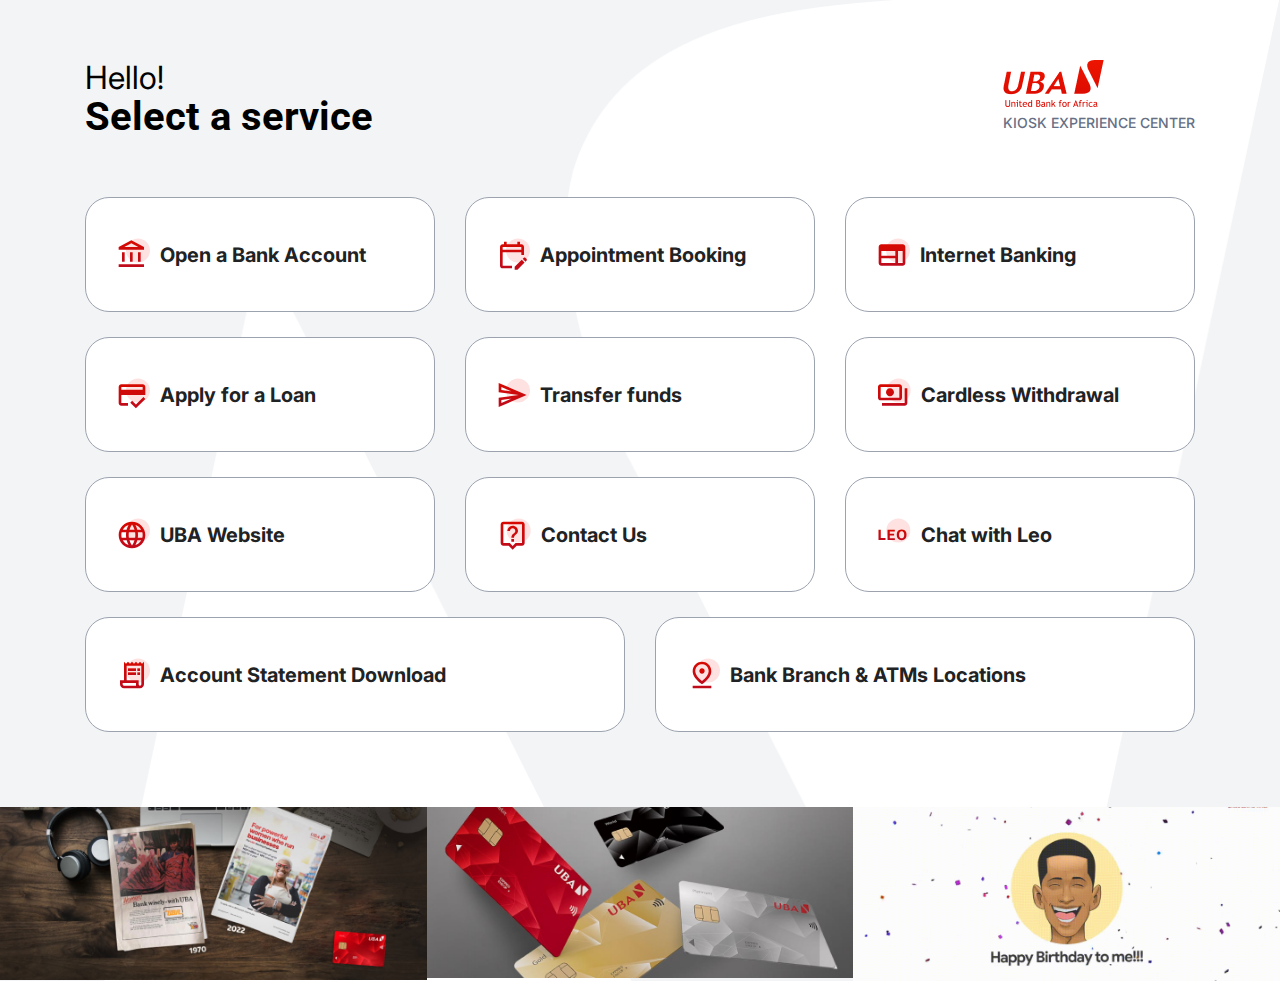
==== index.html @ 47a5975b "work done" ====
<!DOCTYPE html>
<html lang="en">
  <head>

    <!-- Required meta tags -->
    <meta charset="utf-8">
    <meta name="viewport" content="width=device-width, initial-scale=1, shrink-to-fit=no">
    <meta name="description" content="UBA || Self Service Kiosk">
    <title>UBA || Self Service Kiosk</title>

    <!-- Required External CSS -->
    <link rel="stylesheet" href="https://cdnjs.cloudflare.com/ajax/libs/font-awesome/4.7.0/css/font-awesome.min.css">
  
    <!-- DashForge CSS -->
    <link rel="stylesheet" href="./assets/css/dashforge.css">

    <!-- Page CSS --> 
    <link rel="stylesheet" href="./assets/css/kiosk.css">
  </head>
  
  <body>
    <section class="main bg-grey-100">
      <div class="container pd-t-40">
        <div class="row">
          <div class="col-md-6 order-md-1 order-2 pd-t-20">
            <p class="tx-32 mb-0 lh-1">Hello!</p>
            <h1 class="tx-40 tx-bold lh-1">Select a service</h1>
          </div>
          <div class="col md-6 order-md-2 order-1 pd-md-t-20 pd-t-0">
            <div class="float-right">
            <img src="./assets/img/logo.png" alt="UBA logo" srcset="">
            <p class="tx-14 tx-subdued mb-0 tx-uppercase tx-medium mg-t-5">KIOSK EXPERIENCE CENTER</p>
            </div>
          </div>
        </div>
        <div class="row mg-y-50">
          <div class="col-md-6 col-lg-4 col-12 mg-b-25">
            <a href="">
              <div class="card card-body bd-grey card-round h-100 pd-y-40 pd-x-30">
                <div class="d-flex align-items-center">
                  <img src="./assets/img/open.svg" alt="" srcset="">
                  <p class="tx-20 tx-bold mg-l-10 mb-0">Open a Bank Account</p>
                </div>
              </div>
            </a>
          </div>
          <div class="col-md-6 col-lg-4 col-12 mg-b-25">
            <a href="">
              <div class="card card-body bd-grey card-round h-100 pd-y-40 pd-x-30">
                <div class="d-flex align-items-center">
                  <img src="./assets//img/book.svg" alt="" srcset="">
                  <p class="tx-20 tx-bold mg-l-10 mb-0">Appointment Booking</p>
                </div>
              </div>
            </a>
          </div>
          
          <div class="col-md-6 col-lg-4 col-12 mg-b-25">
            <a href="">
              <div class="card card-body bd-grey card-round h-100 pd-y-40 pd-x-30">
                <div class="d-flex align-items-center">
                  <img src="./assets/img/internet.svg" alt="" srcset="">
                  <p class="tx-20 tx-bold mg-l-10 mb-0">Internet Banking</p>
                </div>
              </div>
            </a>
          </div>
          <div class="col-md-6 col-lg-4 col-12 mg-b-25">
            <a href="">
              <div class="card card-body bd-grey card-round h-100 pd-y-40 pd-x-30">
                <div class="d-flex align-items-center">
                  <img src="./assets//img/loan.svg" alt="" srcset="">
                  <p class="tx-20 tx-bold mg-l-10 mb-0">Apply for a Loan</p>
                </div>
              </div>
            </a>
          </div>
          <div class="col-md-6 col-lg-4 col-12 mg-b-25">
            <a href="">
              <div class="card card-body bd-grey card-round h-100 pd-y-40 pd-x-30">
                <div class="d-flex align-items-center">
                  <img src="./assets/img/transfer.svg" alt="" srcset="">
                  <p class="tx-20 tx-bold mg-l-10 mb-0">Transfer funds</p>
                </div>
              </div>
            </a>
          </div>
          <div class="col-md-6 col-lg-4 col-12 mg-b-25">
            <a href="">
              <div class="card card-body bd-grey card-round h-100 pd-y-40 pd-x-30">
                <div class="d-flex align-items-center">
                  <img src="./assets/img/card.svg" alt="" srcset="">
                  <p class="tx-20 tx-bold mg-l-10 mb-0">Cardless Withdrawal</p>
                </div>
              </div>
            </a>
          </div>
          <div class="col-md-6 col-lg-4 col-12 mg-b-25">
            <a href="">
              <div class="card card-body bd-grey card-round h-100 pd-y-40 pd-x-30">
                <div class="d-flex align-items-center">
                  <img src="./assets/img/web.svg" alt="" srcset="">
                  <p class="tx-20 tx-bold mg-l-10 mb-0">UBA Website</p>
                </div>
              </div>
            </a>
          </div>
          <div class="col-md-6 col-lg-4 col-12 mg-b-25">
            <a href="">
              <div class="card card-body bd-grey card-round h-100 pd-y-40 pd-x-30">
                <div class="d-flex align-items-center">
                  <img src="./assets/img/contact.svg" alt="" srcset="">
                  <p class="tx-20 tx-bold mg-l-10 mb-0">Contact Us</p>
                </div>
              </div>
            </a>
          </div>
          <div class="col-md-6 col-lg-4 col-12 mg-b-25">
            <a href="">
              <div class="card card-body bd-grey card-round h-100 pd-y-40 pd-x-30">
                <div class="d-flex align-items-center">
                  <img src="./assets/img/leo.svg" alt="" srcset="">
                  <p class="tx-20 tx-bold mg-l-10 mb-0">Chat with Leo</p>
                </div>
              </div>
            </a>
          </div>
          <div class="col-md-6 col-12 mg-b-25">
            <a href="">
              <div class="card card-body bd-grey card-round h-100 pd-y-40 pd-x-30">
                <div class="d-flex align-items-center">
                  <img src="./assets/img/acct.svg" alt="" srcset="">
                  <p class="tx-20 tx-bold mg-l-10 mb-0">Account Statement  Download</p>
                </div>
              </div>
            </a>
          </div><div class="col-md-6 col-12 mg-b-25">
            <a href="">
              <div class="card card-body bd-grey card-round h-100 pd-y-40 pd-x-30">
                <div class="d-flex align-items-center">
                  <img src="./assets/img/bank.svg" alt="" srcset="">
                  <p class="tx-20 tx-bold mg-l-10 mb-0">Bank Branch & ATMs Locations</p>
                </div>
              </div>
            </a>
          </div>
        </div>
      </div>
      <div class="container-fluid pd-x-0">
        <div class="row no-gutters">
         
          <div class="col-md-4 h-100">
            <img src="./assets/img/woman.png" class=" w-100 img-fluid" alt="" srcset="">
          </div> <div class="col-md-4 h-100">
            <img src="./assets/img/mega.png" class="w-100 img-fluid" alt="" srcset="">
          </div>
          <div class="col-md-4 h-100">
            <img src="./assets/img/leo.png" class="w-100 img-fluid" alt="" srcset="">
          </div>
        </div>
      </div>
    </section>



    <script src="./assets/lib/jquery/jquery.min.js"></script>
    <script src="./assets/lib/bootstrap/js/bootstrap.bundle.min.js"></script>
    <script src="./assets/lib/feather-icons/feather.min.js"></script>
    <script src="./assets/lib/perfect-scrollbar/perfect-scrollbar.min.js"></script>
    <script src="./assets/js/dashforge.js"></script>
  </body>
</html>
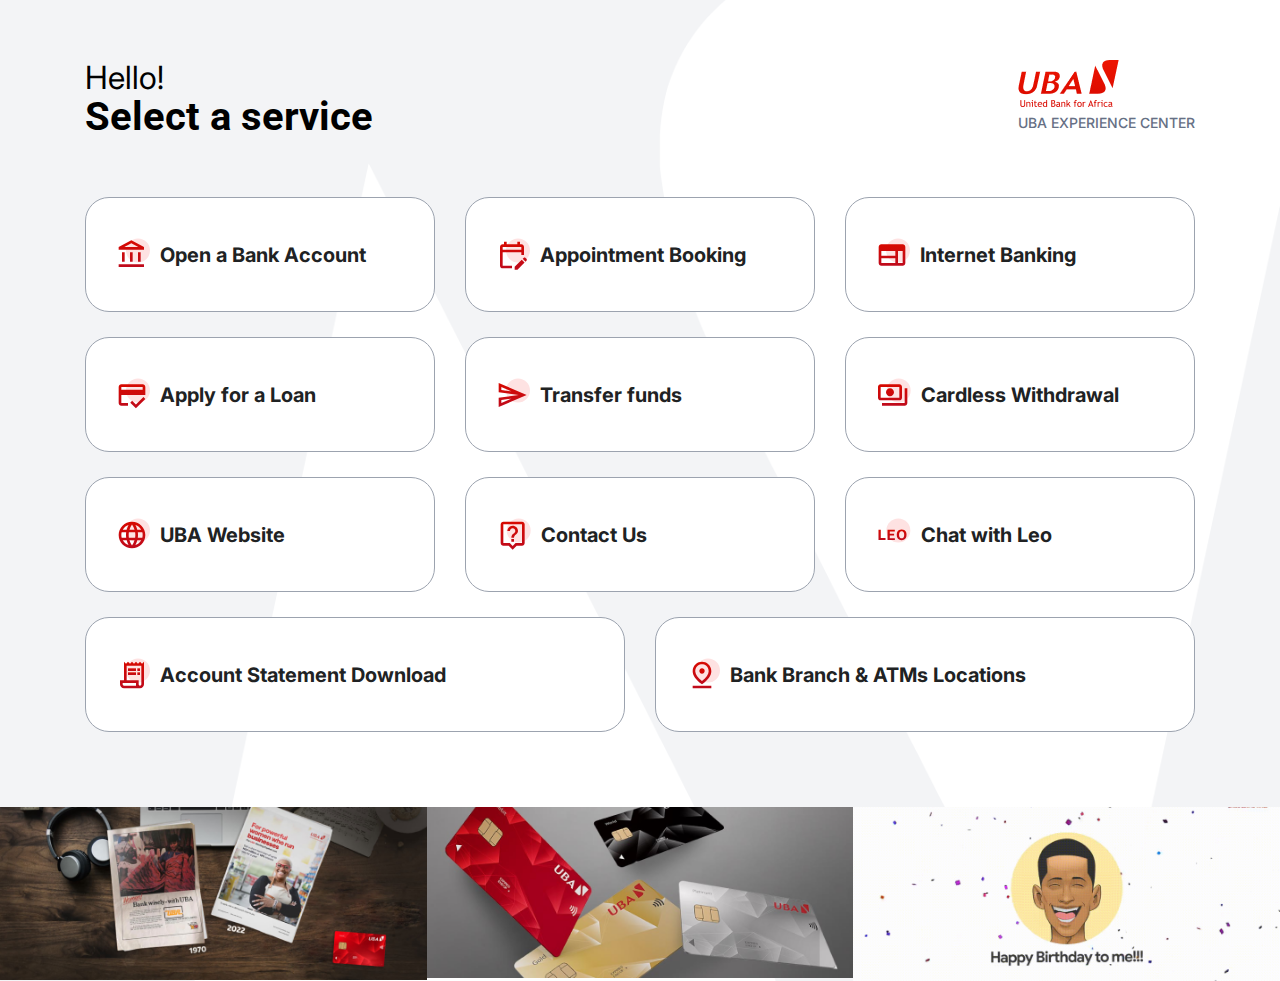
==== commit b4b7a8d2: "update" ====
--- a/index.html
+++ b/index.html
@@ -29,7 +29,7 @@
           <div class="col md-6 order-md-2 order-1 pd-md-t-20 pd-t-0">
             <div class="float-right">
             <img src="./assets/img/logo.png" alt="UBA logo" srcset="">
-            <p class="tx-14 tx-subdued mb-0 tx-uppercase tx-medium mg-t-5">KIOSK EXPERIENCE CENTER</p>
+            <p class="tx-14 tx-subdued mb-0 tx-uppercase tx-medium mg-t-5">UBA EXPERIENCE CENTER</p>
             </div>
           </div>
         </div>
@@ -154,7 +154,7 @@
           </div> <div class="col-md-4 h-100">
             <img src="./assets/img/mega.png" class="w-100 img-fluid" alt="" srcset="">
           </div>
-          <div class="col-md-4 h-100">
+          <div class="col-md-4 h-vid">
             <img src="./assets/img/leo.png" class="w-100 img-fluid" alt="" srcset="">
           </div>
         </div>
